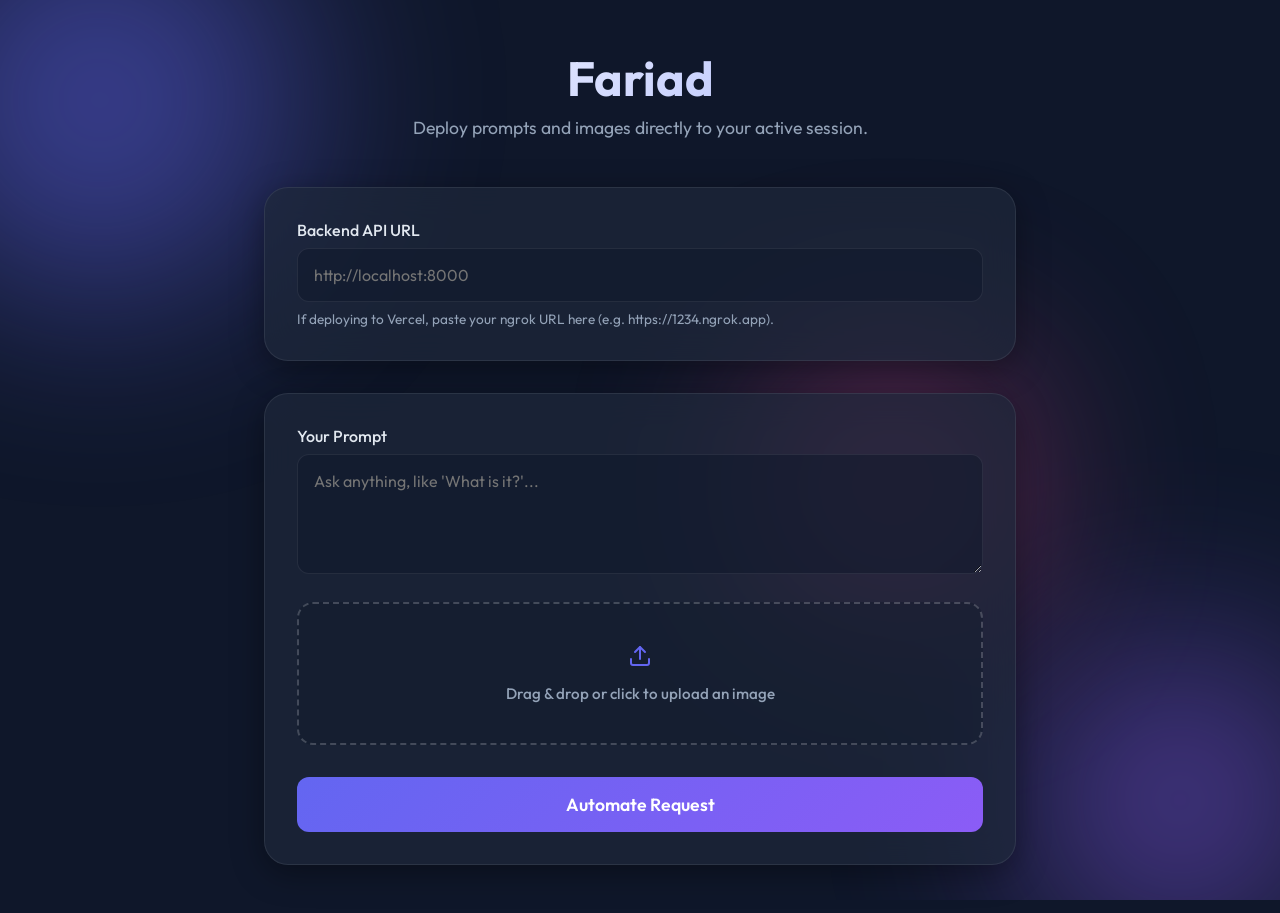
==== static/index.html @ d567f8e9 "Added" ====
<!DOCTYPE html>
<html lang="en">
<head>
    <meta charset="UTF-8">
    <meta name="viewport" content="width=device-width, initial-scale=1.0">
    <title>Gemini Automation Portal</title>
    <link rel="preconnect" href="https://fonts.googleapis.com">
    <link rel="preconnect" href="https://fonts.gstatic.com" crossorigin>
    <link href="https://fonts.googleapis.com/css2?family=Outfit:wght@300;400;500;600;700&display=swap" rel="stylesheet">
    <link rel="stylesheet" href="styles.css">
</head>
<body>
    <div class="background-elements">
        <div class="glow-orb orb-1"></div>
        <div class="glow-orb orb-2"></div>
        <div class="glow-orb orb-3"></div>
    </div>

    <div class="container">
        <header>
            <h1>Fariad</h1>
            <p>Deploy prompts and images directly to your active session.</p>
        </header>

        <main>
            <div class="glass-panel" style="margin-bottom: 2rem;">
                <div class="form-group" style="margin-bottom: 0;">
                    <label for="apiUrlInput">Backend API URL</label>
                    <input type="url" id="apiUrlInput" class="text-input" placeholder="http://localhost:8000" value="">
                    <small style="color: var(--text-muted); font-size: 0.85rem; margin-top: 0.5rem; display: block;">If deploying to Vercel, paste your ngrok URL here (e.g. https://1234.ngrok.app).</small>
                </div>
            </div>

            <div class="glass-panel input-section">
                <form id="geminiForm">
                    <div class="form-group">
                        <label for="promptInput">Your Prompt</label>
                        <textarea id="promptInput" name="prompt" placeholder="Ask anything, like 'What is it?'..." required></textarea>
                    </div>

                    <div class="form-group file-upload-wrapper">
                        <label for="imageInput" class="file-upload-label">
                            <span class="upload-icon">
                                <svg xmlns="http://www.w3.org/2000/svg" width="24" height="24" viewBox="0 0 24 24" fill="none" stroke="currentColor" stroke-width="2" stroke-linecap="round" stroke-linejoin="round"><path d="M21 15v4a2 2 0 0 1-2 2H5a2 2 0 0 1-2-2v-4"></path><polyline points="17 8 12 3 7 8"></polyline><line x1="12" y1="3" x2="12" y2="15"></line></svg>
                            </span>
                            <span class="upload-text">Drag & drop or click to upload an image</span>
                        </label>
                        <input type="file" id="imageInput" name="image" accept="image/*">
                        <div id="filePreview" class="file-preview hidden">
                            <span id="fileName">No file chosen</span>
                            <button type="button" id="removeFileBtn" class="icon-btn">✕</button>
                        </div>
                    </div>

                    <button type="submit" id="submitBtn" class="primary-btn">
                        <span class="btn-text">Automate Request</span>
                        <div class="spinner hidden"></div>
                    </button>
                </form>
            </div>

            <div id="responseSection" class="glass-panel response-section hidden">
                <div class="response-header">
                    <h2>Response</h2>
                    <span class="badge">Success</span>
                </div>
                <div id="responseContent" class="response-content">
                    <!-- Response injected here via JS -->
                </div>
            </div>
            
            <div id="loadingOverlay" class="loading-overlay hidden">
                <div class="loading-content">
                    <div class="large-spinner"></div>
                    <h3>Automating Gemini...</h3>
                    <p>Chrome is launching and completing the tasks. This usually takes about 30 seconds.</p>
                </div>
            </div>
        </main>
    </div>

    <script src="app.js"></script>
</body>
</html>
---- static/styles.css ----
:root {
    --primary: #6366f1;
    --primary-hover: #4f46e5;
    --bg-dark: #0f172a;
    --text-main: #f8fafc;
    --text-muted: #94a3b8;
    --glass-bg: rgba(30, 41, 59, 0.7);
    --glass-border: rgba(255, 255, 255, 0.08);
    --glass-shadow: 0 8px 32px 0 rgba(0, 0, 0, 0.37);
    --glow-color: rgba(99, 102, 241, 0.5);
    
    --success: #10b981;
    --error: #ef4444;
}

* {
    margin: 0;
    padding: 0;
    box-sizing: border-box;
}

body {
    font-family: 'Outfit', sans-serif;
    background-color: var(--bg-dark);
    color: var(--text-main);
    min-height: 100vh;
    overflow-x: hidden;
    position: relative;
}

/* Dynamic Background Elements */
.background-elements {
    position: fixed;
    top: 0;
    left: 0;
    width: 100vw;
    height: 100vh;
    z-index: -1;
    overflow: hidden;
}

.glow-orb {
    position: absolute;
    border-radius: 50%;
    filter: blur(100px);
    opacity: 0.5;
    animation: float 20s infinite alternate;
}

.orb-1 {
    width: 400px;
    height: 400px;
    background: var(--primary);
    top: -100px;
    left: -100px;
    animation-delay: 0s;
}

.orb-2 {
    width: 300px;
    height: 300px;
    background: #8b5cf6;
    bottom: -50px;
    right: -50px;
    animation-delay: -5s;
}

.orb-3 {
    width: 250px;
    height: 250px;
    background: #ec4899;
    top: 40%;
    left: 60%;
    animation-delay: -10s;
}

@keyframes float {
    0% { transform: translate(0, 0); }
    100% { transform: translate(50px, 50px); }
}

/* Layout */
.container {
    max-width: 800px;
    margin: 0 auto;
    padding: 3rem 1.5rem;
    position: relative;
    z-index: 1;
}

header {
    text-align: center;
    margin-bottom: 3rem;
}

header h1 {
    font-size: 3rem;
    font-weight: 700;
    background: linear-gradient(135deg, #fff, #a5b4fc);
    -webkit-background-clip: text;
    -webkit-text-fill-color: transparent;
    margin-bottom: 0.5rem;
}

header p {
    color: var(--text-muted);
    font-size: 1.1rem;
}

/* Glassmorphism Panels */
.glass-panel {
    background: var(--glass-bg);
    backdrop-filter: blur(16px);
    -webkit-backdrop-filter: blur(16px);
    border: 1px solid var(--glass-border);
    border-radius: 24px;
    padding: 2rem;
    box-shadow: var(--glass-shadow);
    transition: transform 0.3s ease, box-shadow 0.3s ease;
}

.glass-panel:hover {
    transform: translateY(-2px);
    box-shadow: 0 12px 40px 0 rgba(0, 0, 0, 0.45);
}

/* Form Styles */
.form-group {
    margin-bottom: 1.5rem;
}

label {
    display: block;
    margin-bottom: 0.5rem;
    font-weight: 500;
    color: #e2e8f0;
}

textarea {
    width: 100%;
    background: rgba(15, 23, 42, 0.5);
    border: 1px solid var(--glass-border);
    border-radius: 12px;
    padding: 1rem;
    color: #fff;
    font-family: inherit;
    font-size: 1rem;
    resize: vertical;
    min-height: 120px;
    transition: all 0.2s ease;
}

textarea:focus {
    outline: none;
    border-color: var(--primary);
    box-shadow: 0 0 0 3px var(--glow-color);
}

.text-input {
    width: 100%;
    background: rgba(15, 23, 42, 0.5);
    border: 1px solid var(--glass-border);
    border-radius: 12px;
    padding: 1rem;
    color: #fff;
    font-family: inherit;
    font-size: 1rem;
    transition: all 0.2s ease;
}

.text-input:focus {
    outline: none;
    border-color: var(--primary);
    box-shadow: 0 0 0 3px var(--glow-color);
}

/* File Upload Styles */
.file-upload-wrapper {
    position: relative;
}

.file-upload-label {
    display: flex;
    flex-direction: column;
    align-items: center;
    justify-content: center;
    padding: 2.5rem 1rem;
    background: rgba(15, 23, 42, 0.3);
    border: 2px dashed rgba(255, 255, 255, 0.2);
    border-radius: 16px;
    cursor: pointer;
    transition: all 0.3s ease;
    margin: 0;
}

.file-upload-label:hover {
    border-color: var(--primary);
    background: rgba(99, 102, 241, 0.05);
}

.upload-icon {
    color: var(--primary);
    margin-bottom: 0.75rem;
}

.upload-text {
    color: var(--text-muted);
    font-size: 0.95rem;
}

input[type="file"] {
    position: absolute;
    width: 0;
    height: 0;
    opacity: 0;
}

.file-preview {
    display: flex;
    align-items: center;
    justify-content: space-between;
    background: rgba(15, 23, 42, 0.6);
    padding: 0.75rem 1rem;
    border-radius: 8px;
    margin-top: 1rem;
    border: 1px solid rgba(255, 255, 255, 0.1);
}

.icon-btn {
    background: transparent;
    border: none;
    color: var(--text-muted);
    cursor: pointer;
    font-size: 1.2rem;
    transition: color 0.2s;
}

.icon-btn:hover {
    color: var(--error);
}

/* Button Styles */
.primary-btn {
    width: 100%;
    padding: 1rem;
    background: linear-gradient(135deg, var(--primary), #8b5cf6);
    border: none;
    border-radius: 12px;
    color: white;
    font-family: inherit;
    font-size: 1.1rem;
    font-weight: 600;
    cursor: pointer;
    display: flex;
    align-items: center;
    justify-content: center;
    transition: all 0.3s ease;
    margin-top: 2rem;
    position: relative;
    overflow: hidden;
}

.primary-btn::before {
    content: '';
    position: absolute;
    top: 0;
    left: -100%;
    width: 100%;
    height: 100%;
    background: linear-gradient(90deg, transparent, rgba(255,255,255,0.2), transparent);
    transition: left 0.5s ease;
}

.primary-btn:hover::before {
    left: 100%;
}

.primary-btn:hover {
    transform: translateY(-2px);
    box-shadow: 0 10px 25px -5px var(--glow-color);
}

.primary-btn:active {
    transform: translateY(0);
}

.primary-btn:disabled {
    opacity: 0.7;
    cursor: not-allowed;
    transform: none;
}

/* Spinner */
.spinner {
    width: 20px;
    height: 20px;
    border: 3px solid rgba(255, 255, 255, 0.3);
    border-radius: 50%;
    border-top-color: white;
    animation: spin 1s ease-in-out infinite;
    margin-left: 10px;
}

.large-spinner {
    width: 60px;
    height: 60px;
    border: 4px solid rgba(99, 102, 241, 0.2);
    border-radius: 50%;
    border-top-color: var(--primary);
    animation: spin 1s linear infinite;
    margin: 0 auto 1.5rem;
}

@keyframes spin {
    to { transform: rotate(360deg); }
}

/* Loading Overlay */
.loading-overlay {
    position: absolute;
    top: 0;
    left: 0;
    width: 100%;
    height: 100%;
    background: rgba(15, 23, 42, 0.85);
    backdrop-filter: blur(8px);
    border-radius: 24px;
    display: flex;
    align-items: center;
    justify-content: center;
    z-index: 10;
    opacity: 0;
    transition: opacity 0.3s ease;
    pointer-events: none;
}

.loading-overlay.active {
    opacity: 1;
    pointer-events: all;
}

.loading-content {
    text-align: center;
    padding: 2rem;
}

.loading-content h3 {
    margin-bottom: 0.5rem;
    font-size: 1.5rem;
}

.loading-content p {
    color: var(--text-muted);
    font-size: 0.95rem;
    max-width: 250px;
    margin: 0 auto;
}

/* Response Section */
.response-section {
    margin-top: 2rem;
    animation: slideUp 0.5s ease forwards;
}

@keyframes slideUp {
    from { opacity: 0; transform: translateY(20px); }
    to { opacity: 1; transform: translateY(0); }
}

.response-header {
    display: flex;
    align-items: center;
    justify-content: space-between;
    margin-bottom: 1.5rem;
    padding-bottom: 1rem;
    border-bottom: 1px solid var(--glass-border);
}

.badge {
    background: rgba(16, 185, 129, 0.2);
    color: var(--success);
    padding: 0.25rem 0.75rem;
    border-radius: 99px;
    font-size: 0.85rem;
    font-weight: 600;
}

.badge.error {
    background: rgba(239, 68, 68, 0.2);
    color: var(--error);
}

.response-content {
    line-height: 1.7;
    white-space: pre-wrap;
    color: #f1f5f9;
}

/* Utilities */
.hidden {
    display: none !important;
}
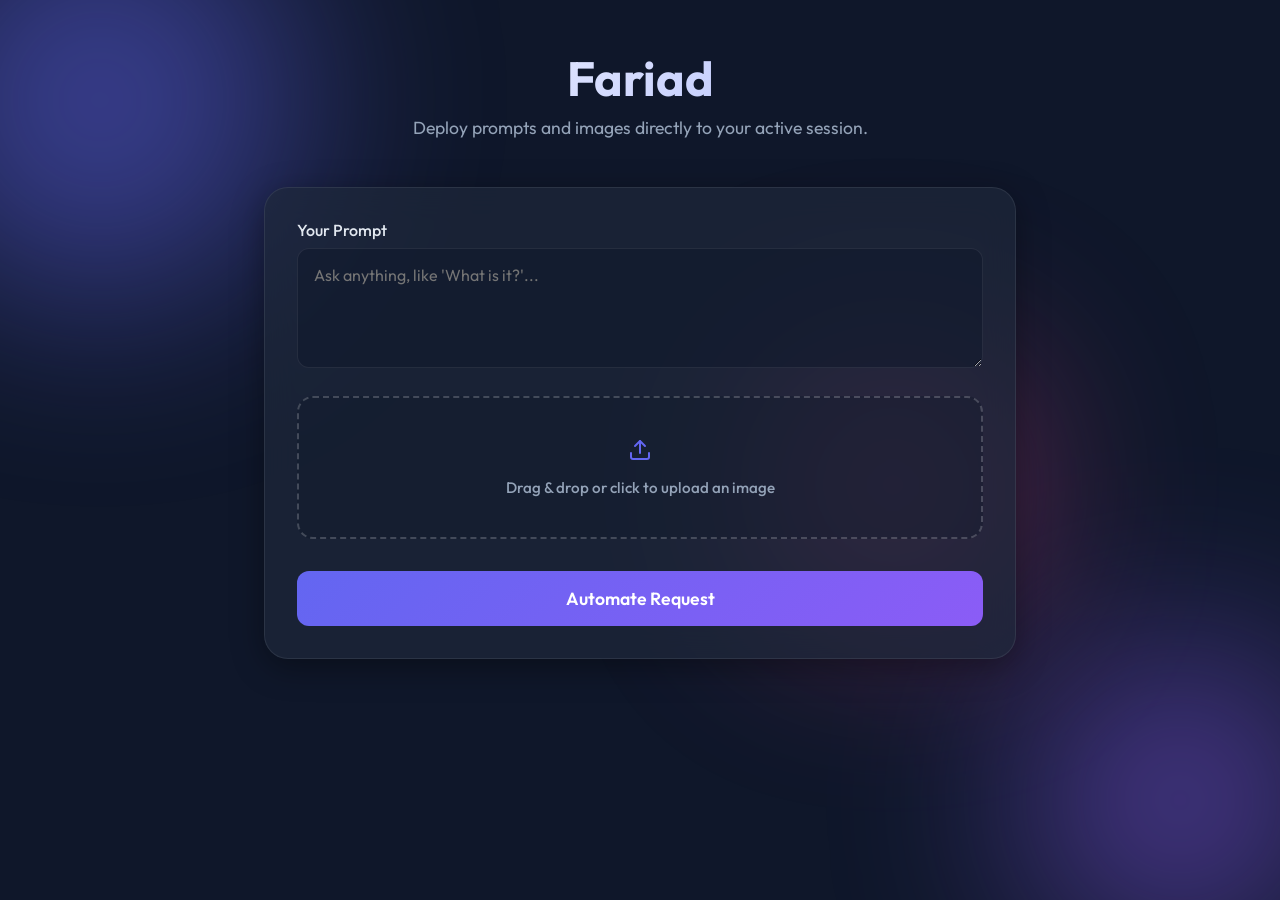
==== commit 1aa9c1ec: "Added" ====
--- a/static/index.html
+++ b/static/index.html
@@ -23,13 +23,7 @@
         </header>
 
         <main>
-            <div class="glass-panel" style="margin-bottom: 2rem;">
-                <div class="form-group" style="margin-bottom: 0;">
-                    <label for="apiUrlInput">Backend API URL</label>
-                    <input type="url" id="apiUrlInput" class="text-input" placeholder="http://localhost:8000" value="">
-                    <small style="color: var(--text-muted); font-size: 0.85rem; margin-top: 0.5rem; display: block;">If deploying to Vercel, paste your ngrok URL here (e.g. https://1234.ngrok.app).</small>
-                </div>
-            </div>
+
 
             <div class="glass-panel input-section">
                 <form id="geminiForm">
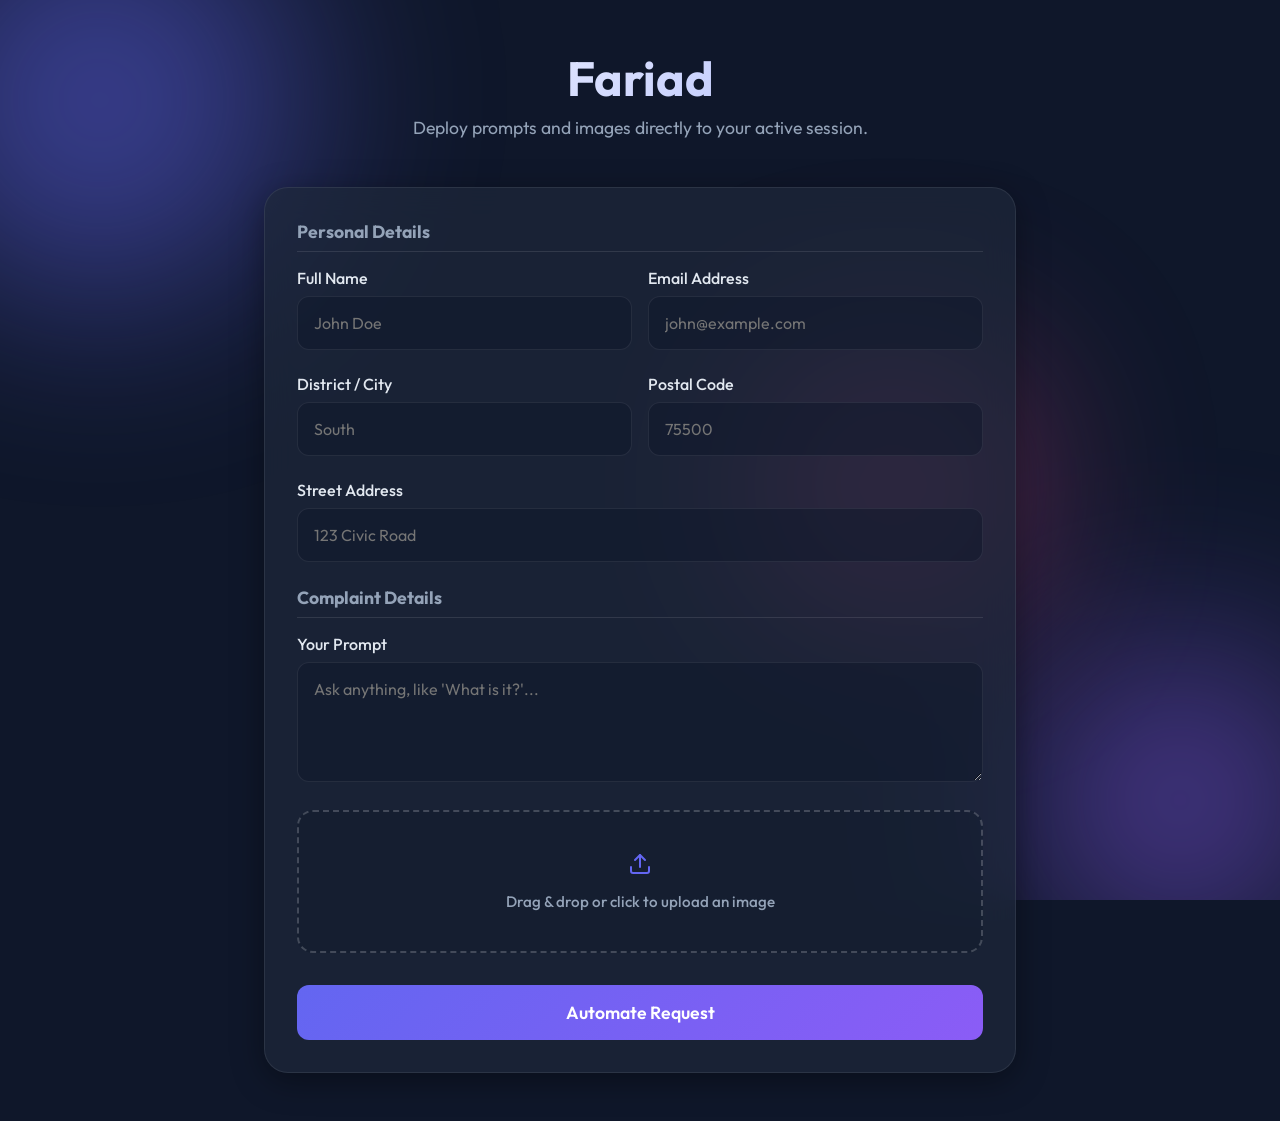
==== commit bffcb625: "Added" ====
--- a/static/index.html
+++ b/static/index.html
@@ -27,6 +27,42 @@
 
             <div class="glass-panel input-section">
                 <form id="geminiForm">
+                    <div class="personal-details-header" style="display: flex; justify-content: space-between; align-items: center; border-bottom: 1px solid rgba(255,255,255,0.1); padding-bottom: 0.5rem; margin-bottom: 1rem;">
+                        <h3 style="margin: 0; color: var(--text-muted); font-size: 1.1rem;">Personal Details</h3>
+                        <button type="button" id="editDetailsBtn" class="icon-btn hidden" style="font-size: 0.9rem; text-decoration: underline;">Edit</button>
+                    </div>
+                    
+                    <div id="personalDetailsSummary" class="hidden" style="color: var(--text-main); font-size: 0.95rem; margin-bottom: 1.5rem; padding: 1rem; background: rgba(15,23,42,0.5); border-radius: 12px; border: 1px solid var(--glass-border);">
+                    </div>
+
+                    <div id="personalDetailsSection">
+                        <div style="display: grid; grid-template-columns: 1fr 1fr; gap: 1rem;">
+                        <div class="form-group">
+                            <label for="nameInput">Full Name</label>
+                            <input type="text" id="nameInput" name="name" class="text-input" placeholder="John Doe" required>
+                        </div>
+                        <div class="form-group">
+                            <label for="emailInput">Email Address</label>
+                            <input type="email" id="emailInput" name="email" class="text-input" placeholder="john@example.com" required>
+                        </div>
+                    </div>
+                    <div style="display: grid; grid-template-columns: 1fr 1fr; gap: 1rem;">
+                        <div class="form-group">
+                            <label for="districtInput">District / City</label>
+                            <input type="text" id="districtInput" name="district" class="text-input" placeholder="South" required>
+                        </div>
+                        <div class="form-group">
+                            <label for="postalCodeInput">Postal Code</label>
+                            <input type="text" id="postalCodeInput" name="postal_code" class="text-input" placeholder="75500" required>
+                        </div>
+                    </div>
+                    <div class="form-group">
+                        <label for="streetInput">Street Address</label>
+                        <input type="text" id="streetInput" name="street" class="text-input" placeholder="123 Civic Road" required>
+                    </div>
+                    </div>
+
+                    <h3 style="margin-top: 1.5rem; margin-bottom: 1rem; color: var(--text-muted); font-size: 1.1rem; border-bottom: 1px solid rgba(255,255,255,0.1); padding-bottom: 0.5rem;">Complaint Details</h3>
                     <div class="form-group">
                         <label for="promptInput">Your Prompt</label>
                         <textarea id="promptInput" name="prompt" placeholder="Ask anything, like 'What is it?'..." required></textarea>
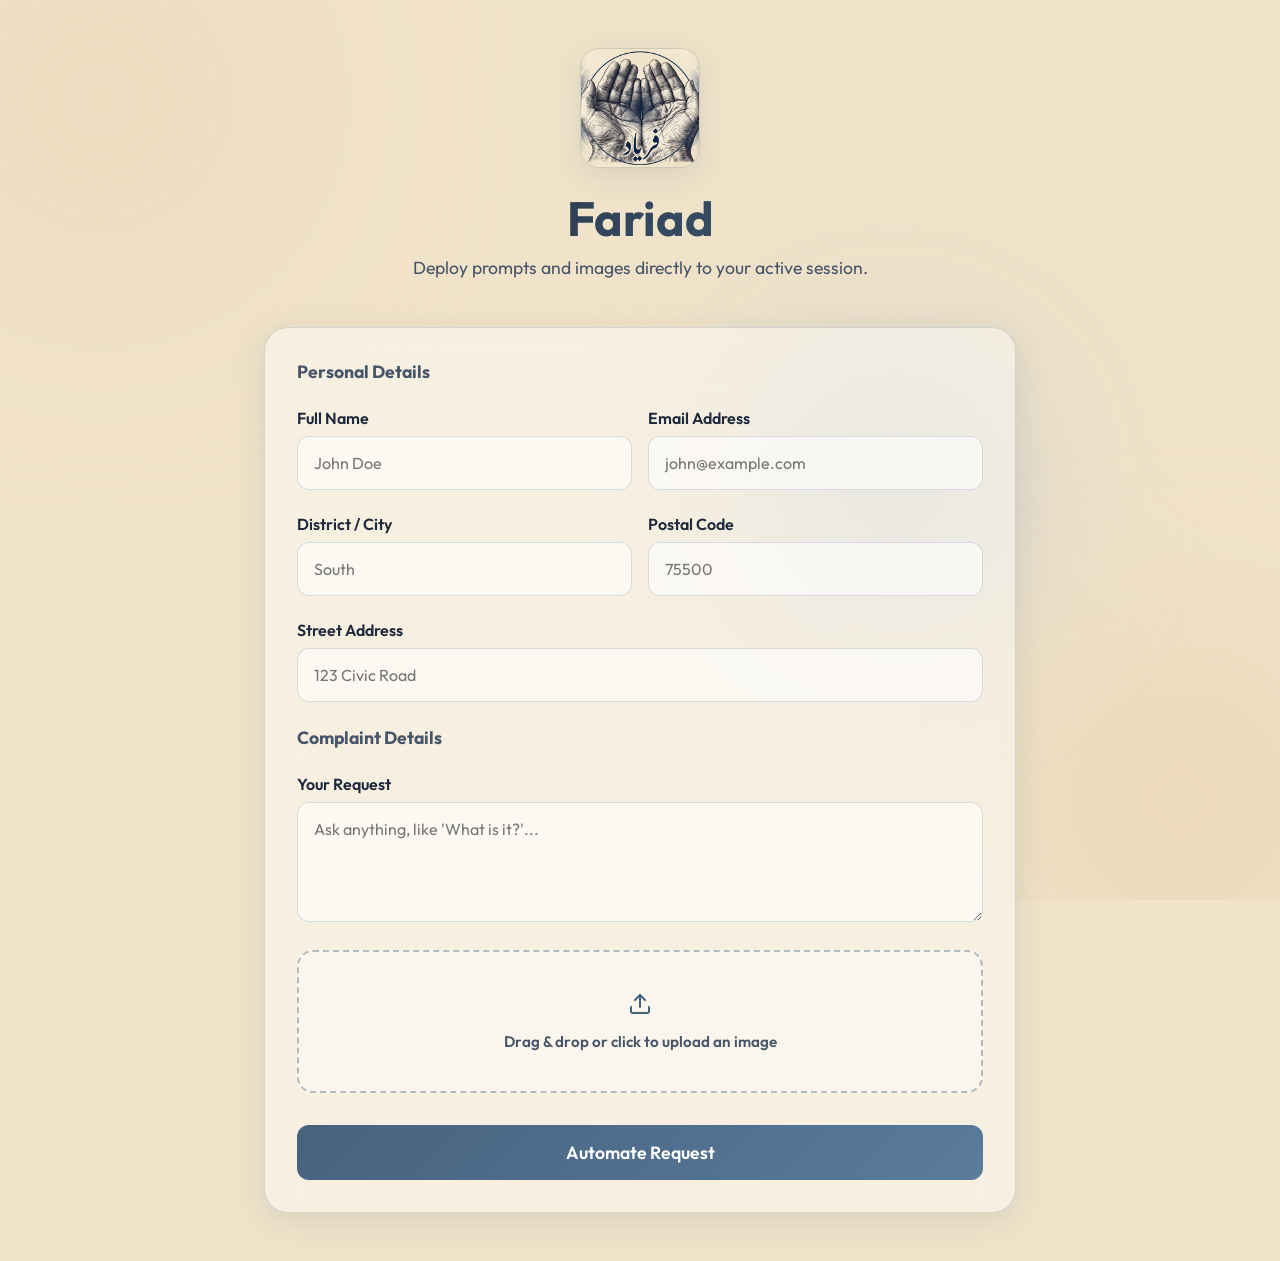
==== commit f8365d28: "Added" ====
--- a/static/index.html
+++ b/static/index.html
@@ -1,5 +1,6 @@
 <!DOCTYPE html>
 <html lang="en">
+
 <head>
     <meta charset="UTF-8">
     <meta name="viewport" content="width=device-width, initial-scale=1.0">
@@ -9,6 +10,7 @@
     <link href="https://fonts.googleapis.com/css2?family=Outfit:wght@300;400;500;600;700&display=swap" rel="stylesheet">
     <link rel="stylesheet" href="styles.css">
 </head>
+
 <body>
     <div class="background-elements">
         <div class="glow-orb orb-1"></div>
@@ -18,6 +20,7 @@
 
     <div class="container">
         <header>
+            <img src="logo.jpeg" alt="Fariad Logo" class="project-logo">
             <h1>Fariad</h1>
             <p>Deploy prompts and images directly to your active session.</p>
         </header>
@@ -27,51 +30,68 @@
 
             <div class="glass-panel input-section">
                 <form id="geminiForm">
-                    <div class="personal-details-header" style="display: flex; justify-content: space-between; align-items: center; border-bottom: 1px solid rgba(255,255,255,0.1); padding-bottom: 0.5rem; margin-bottom: 1rem;">
+                    <div class="personal-details-header"
+                        style="display: flex; justify-content: space-between; align-items: center; border-bottom: 1px solid rgba(255,255,255,0.1); padding-bottom: 0.5rem; margin-bottom: 1rem;">
                         <h3 style="margin: 0; color: var(--text-muted); font-size: 1.1rem;">Personal Details</h3>
-                        <button type="button" id="editDetailsBtn" class="icon-btn hidden" style="font-size: 0.9rem; text-decoration: underline;">Edit</button>
+                        <button type="button" id="editDetailsBtn" class="icon-btn hidden"
+                            style="font-size: 0.9rem; text-decoration: underline;">Edit</button>
                     </div>
-                    
-                    <div id="personalDetailsSummary" class="hidden" style="color: var(--text-main); font-size: 0.95rem; margin-bottom: 1.5rem; padding: 1rem; background: rgba(15,23,42,0.5); border-radius: 12px; border: 1px solid var(--glass-border);">
+
+                    <div id="personalDetailsSummary" class="hidden"
+                        style="color: var(--text-main); font-size: 0.95rem; margin-bottom: 1.5rem; padding: 1rem; background: rgba(15,23,42,0.5); border-radius: 12px; border: 1px solid var(--glass-border);">
                     </div>
 
                     <div id="personalDetailsSection">
                         <div style="display: grid; grid-template-columns: 1fr 1fr; gap: 1rem;">
-                        <div class="form-group">
-                            <label for="nameInput">Full Name</label>
-                            <input type="text" id="nameInput" name="name" class="text-input" placeholder="John Doe" required>
+                            <div class="form-group">
+                                <label for="nameInput">Full Name</label>
+                                <input type="text" id="nameInput" name="name" class="text-input" placeholder="John Doe"
+                                    required>
+                            </div>
+                            <div class="form-group">
+                                <label for="emailInput">Email Address</label>
+                                <input type="email" id="emailInput" name="email" class="text-input"
+                                    placeholder="john@example.com" required>
+                            </div>
+                        </div>
+                        <div style="display: grid; grid-template-columns: 1fr 1fr; gap: 1rem;">
+                            <div class="form-group">
+                                <label for="districtInput">District / City</label>
+                                <input type="text" id="districtInput" name="district" class="text-input"
+                                    placeholder="South" required>
+                            </div>
+                            <div class="form-group">
+                                <label for="postalCodeInput">Postal Code</label>
+                                <input type="text" id="postalCodeInput" name="postal_code" class="text-input"
+                                    placeholder="75500" required>
+                            </div>
                         </div>
                         <div class="form-group">
-                            <label for="emailInput">Email Address</label>
-                            <input type="email" id="emailInput" name="email" class="text-input" placeholder="john@example.com" required>
+                            <label for="streetInput">Street Address</label>
+                            <input type="text" id="streetInput" name="street" class="text-input"
+                                placeholder="123 Civic Road" required>
                         </div>
                     </div>
-                    <div style="display: grid; grid-template-columns: 1fr 1fr; gap: 1rem;">
-                        <div class="form-group">
-                            <label for="districtInput">District / City</label>
-                            <input type="text" id="districtInput" name="district" class="text-input" placeholder="South" required>
-                        </div>
-                        <div class="form-group">
-                            <label for="postalCodeInput">Postal Code</label>
-                            <input type="text" id="postalCodeInput" name="postal_code" class="text-input" placeholder="75500" required>
-                        </div>
-                    </div>
+
+                    <h3
+                        style="margin-top: 1.5rem; margin-bottom: 1rem; color: var(--text-muted); font-size: 1.1rem; border-bottom: 1px solid rgba(255,255,255,0.1); padding-bottom: 0.5rem;">
+                        Complaint Details</h3>
                     <div class="form-group">
-                        <label for="streetInput">Street Address</label>
-                        <input type="text" id="streetInput" name="street" class="text-input" placeholder="123 Civic Road" required>
-                    </div>
-                    </div>
-
-                    <h3 style="margin-top: 1.5rem; margin-bottom: 1rem; color: var(--text-muted); font-size: 1.1rem; border-bottom: 1px solid rgba(255,255,255,0.1); padding-bottom: 0.5rem;">Complaint Details</h3>
-                    <div class="form-group">
-                        <label for="promptInput">Your Prompt</label>
-                        <textarea id="promptInput" name="prompt" placeholder="Ask anything, like 'What is it?'..." required></textarea>
+                        <label for="promptInput">Your Request</label>
+                        <textarea id="promptInput" name="prompt" placeholder="Ask anything, like 'What is it?'..."
+                            required></textarea>
                     </div>
 
                     <div class="form-group file-upload-wrapper">
                         <label for="imageInput" class="file-upload-label">
                             <span class="upload-icon">
-                                <svg xmlns="http://www.w3.org/2000/svg" width="24" height="24" viewBox="0 0 24 24" fill="none" stroke="currentColor" stroke-width="2" stroke-linecap="round" stroke-linejoin="round"><path d="M21 15v4a2 2 0 0 1-2 2H5a2 2 0 0 1-2-2v-4"></path><polyline points="17 8 12 3 7 8"></polyline><line x1="12" y1="3" x2="12" y2="15"></line></svg>
+                                <svg xmlns="http://www.w3.org/2000/svg" width="24" height="24" viewBox="0 0 24 24"
+                                    fill="none" stroke="currentColor" stroke-width="2" stroke-linecap="round"
+                                    stroke-linejoin="round">
+                                    <path d="M21 15v4a2 2 0 0 1-2 2H5a2 2 0 0 1-2-2v-4"></path>
+                                    <polyline points="17 8 12 3 7 8"></polyline>
+                                    <line x1="12" y1="3" x2="12" y2="15"></line>
+                                </svg>
                             </span>
                             <span class="upload-text">Drag & drop or click to upload an image</span>
                         </label>
@@ -98,7 +118,7 @@
                     <!-- Response injected here via JS -->
                 </div>
             </div>
-            
+
             <div id="loadingOverlay" class="loading-overlay hidden">
                 <div class="loading-content">
                     <div class="large-spinner"></div>
@@ -111,4 +131,5 @@
 
     <script src="app.js"></script>
 </body>
-</html>
+
+</html>
--- a/static/styles.css
+++ b/static/styles.css
@@ -1,13 +1,13 @@
 :root {
-    --primary: #6366f1;
-    --primary-hover: #4f46e5;
-    --bg-dark: #0f172a;
-    --text-main: #f8fafc;
-    --text-muted: #94a3b8;
-    --glass-bg: rgba(30, 41, 59, 0.7);
-    --glass-border: rgba(255, 255, 255, 0.08);
-    --glass-shadow: 0 8px 32px 0 rgba(0, 0, 0, 0.37);
-    --glow-color: rgba(99, 102, 241, 0.5);
+    --primary: #46637e;
+    --primary-hover: #354e66;
+    --bg-dark: #f1e3c9;
+    --text-main: #1e293b;
+    --text-muted: #475569;
+    --glass-bg: rgba(255, 255, 255, 0.45);
+    --glass-border: rgba(70, 99, 126, 0.2);
+    --glass-shadow: 0 8px 32px 0 rgba(70, 99, 126, 0.15);
+    --glow-color: rgba(70, 99, 126, 0.3);
     
     --success: #10b981;
     --error: #ef4444;
@@ -50,7 +50,7 @@
 .orb-1 {
     width: 400px;
     height: 400px;
-    background: var(--primary);
+    background: #e9d7b6;
     top: -100px;
     left: -100px;
     animation-delay: 0s;
@@ -59,7 +59,7 @@
 .orb-2 {
     width: 300px;
     height: 300px;
-    background: #8b5cf6;
+    background: #e2cba2;
     bottom: -50px;
     right: -50px;
     animation-delay: -5s;
@@ -68,7 +68,7 @@
 .orb-3 {
     width: 250px;
     height: 250px;
-    background: #ec4899;
+    background: #a8bcd1;
     top: 40%;
     left: 60%;
     animation-delay: -10s;
@@ -96,10 +96,20 @@
 header h1 {
     font-size: 3rem;
     font-weight: 700;
-    background: linear-gradient(135deg, #fff, #a5b4fc);
+    background: linear-gradient(135deg, #1e293b, #46637e);
     -webkit-background-clip: text;
     -webkit-text-fill-color: transparent;
     margin-bottom: 0.5rem;
+}
+
+.project-logo {
+    width: 120px;
+    height: 120px;
+    border-radius: 20px;
+    object-fit: cover;
+    margin-bottom: 1rem;
+    box-shadow: var(--glass-shadow);
+    border: 1px solid var(--glass-border);
 }
 
 header p {
@@ -132,17 +142,17 @@
 label {
     display: block;
     margin-bottom: 0.5rem;
-    font-weight: 500;
-    color: #e2e8f0;
+    font-weight: 600;
+    color: var(--text-main);
 }
 
 textarea {
     width: 100%;
-    background: rgba(15, 23, 42, 0.5);
+    background: rgba(255, 255, 255, 0.6);
     border: 1px solid var(--glass-border);
     border-radius: 12px;
     padding: 1rem;
-    color: #fff;
+    color: var(--text-main);
     font-family: inherit;
     font-size: 1rem;
     resize: vertical;
@@ -158,11 +168,11 @@
 
 .text-input {
     width: 100%;
-    background: rgba(15, 23, 42, 0.5);
+    background: rgba(255, 255, 255, 0.6);
     border: 1px solid var(--glass-border);
     border-radius: 12px;
     padding: 1rem;
-    color: #fff;
+    color: var(--text-main);
     font-family: inherit;
     font-size: 1rem;
     transition: all 0.2s ease;
@@ -185,8 +195,8 @@
     align-items: center;
     justify-content: center;
     padding: 2.5rem 1rem;
-    background: rgba(15, 23, 42, 0.3);
-    border: 2px dashed rgba(255, 255, 255, 0.2);
+    background: rgba(255, 255, 255, 0.4);
+    border: 2px dashed rgba(70, 99, 126, 0.4);
     border-radius: 16px;
     cursor: pointer;
     transition: all 0.3s ease;
@@ -219,11 +229,11 @@
     display: flex;
     align-items: center;
     justify-content: space-between;
-    background: rgba(15, 23, 42, 0.6);
+    background: rgba(255, 255, 255, 0.7);
     padding: 0.75rem 1rem;
     border-radius: 8px;
     margin-top: 1rem;
-    border: 1px solid rgba(255, 255, 255, 0.1);
+    border: 1px solid var(--glass-border);
 }
 
 .icon-btn {
@@ -243,7 +253,7 @@
 .primary-btn {
     width: 100%;
     padding: 1rem;
-    background: linear-gradient(135deg, var(--primary), #8b5cf6);
+    background: linear-gradient(135deg, var(--primary), #5a7b9c);
     border: none;
     border-radius: 12px;
     color: white;
@@ -322,7 +332,7 @@
     left: 0;
     width: 100%;
     height: 100%;
-    background: rgba(15, 23, 42, 0.85);
+    background: rgba(241, 227, 201, 0.85);
     backdrop-filter: blur(8px);
     border-radius: 24px;
     display: flex;
@@ -393,7 +403,7 @@
 .response-content {
     line-height: 1.7;
     white-space: pre-wrap;
-    color: #f1f5f9;
+    color: var(--text-main);
 }
 
 /* Utilities */
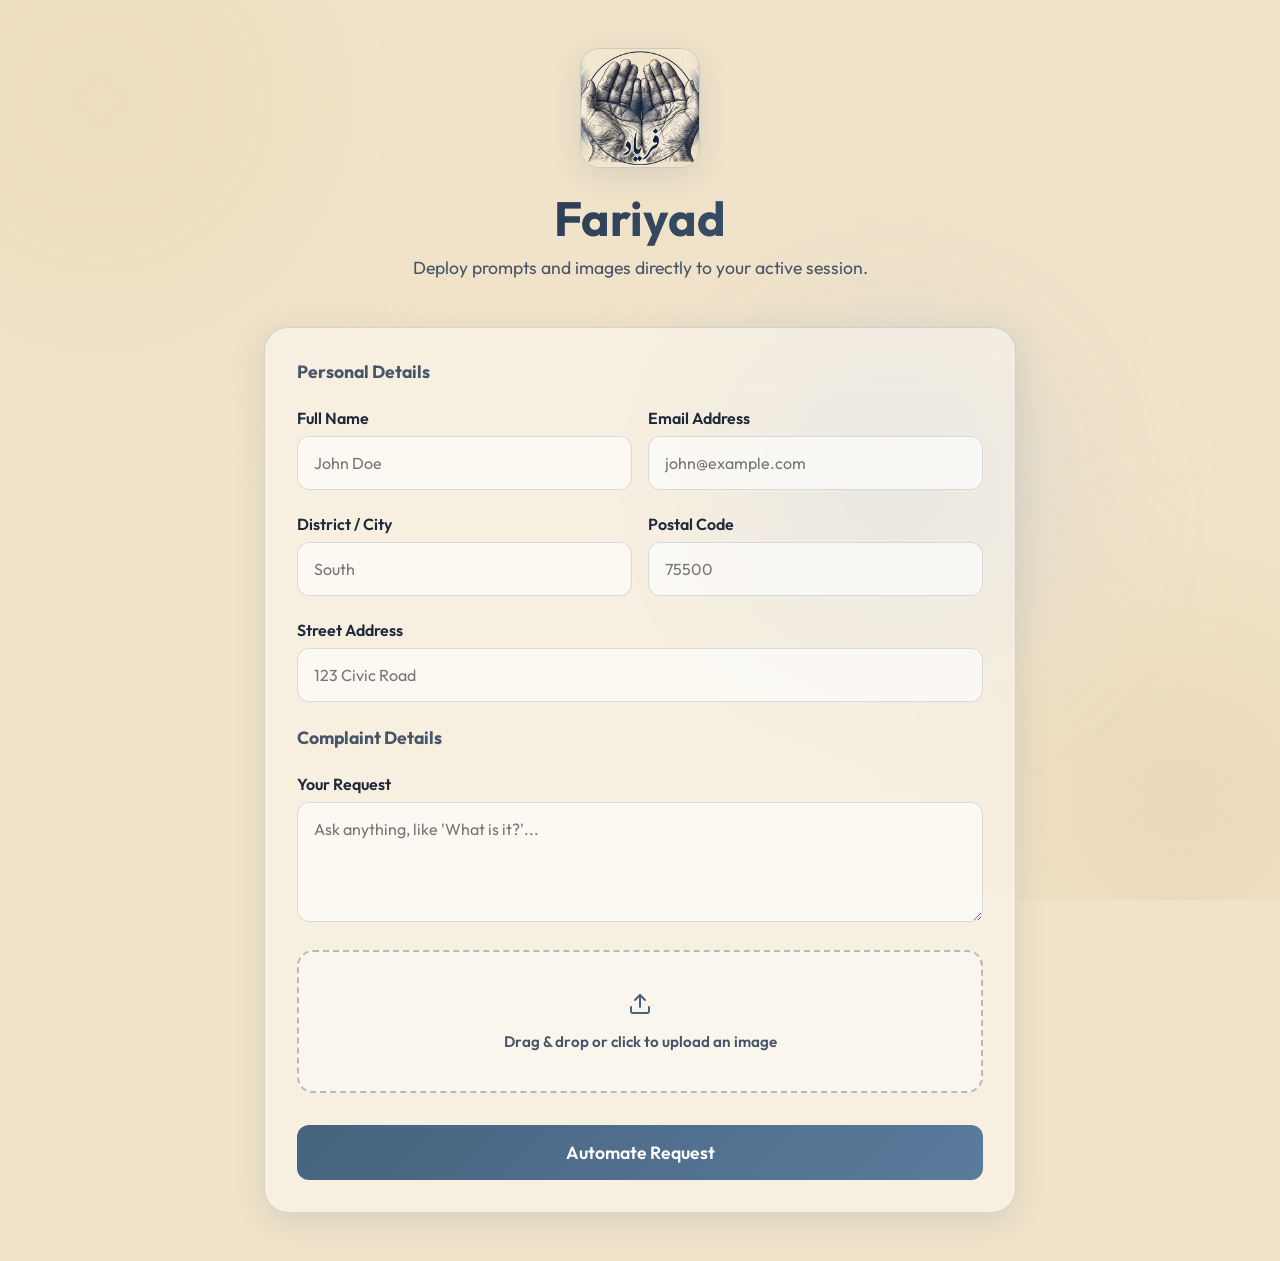
==== commit 5c87299c: "Added" ====
--- a/static/index.html
+++ b/static/index.html
@@ -4,7 +4,7 @@
 <head>
     <meta charset="UTF-8">
     <meta name="viewport" content="width=device-width, initial-scale=1.0">
-    <title>Gemini Automation Portal</title>
+    <title>Fariyad</title>
     <link rel="preconnect" href="https://fonts.googleapis.com">
     <link rel="preconnect" href="https://fonts.gstatic.com" crossorigin>
     <link href="https://fonts.googleapis.com/css2?family=Outfit:wght@300;400;500;600;700&display=swap" rel="stylesheet">
@@ -21,7 +21,7 @@
     <div class="container">
         <header>
             <img src="logo.jpeg" alt="Fariad Logo" class="project-logo">
-            <h1>Fariad</h1>
+            <h1>Fariyad</h1>
             <p>Deploy prompts and images directly to your active session.</p>
         </header>
 
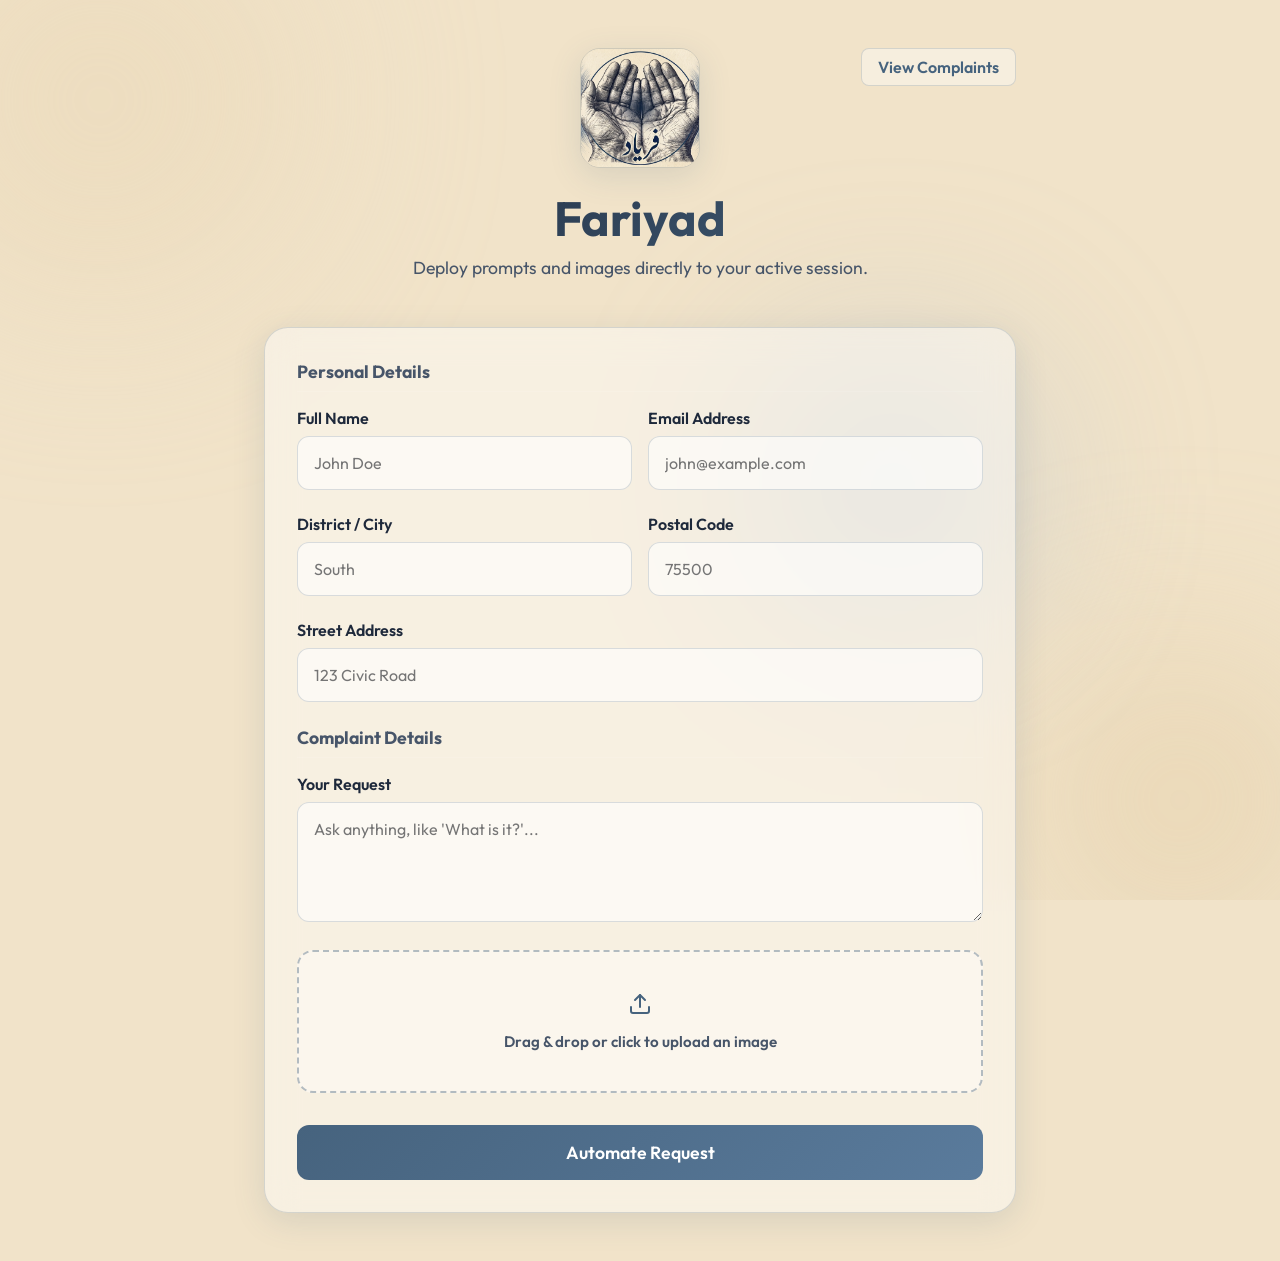
==== commit 9a8b3968: "Added Launch Complaint and Complaints Dashboard" ====
--- a/static/index.html
+++ b/static/index.html
@@ -19,7 +19,8 @@
     </div>
 
     <div class="container">
-        <header>
+        <header style="position: relative;">
+            <a href="complaints.html" style="position: absolute; right: 0; top: 0; color: var(--primary); text-decoration: none; font-weight: 600; background: rgba(255,255,255,0.4); padding: 0.5rem 1rem; border-radius: 8px; border: 1px solid var(--glass-border); transition: all 0.2s;">View Complaints</a>
             <img src="logo.jpeg" alt="Fariad Logo" class="project-logo">
             <h1>Fariyad</h1>
             <p>Deploy prompts and images directly to your active session.</p>
@@ -117,6 +118,15 @@
                 <div id="responseContent" class="response-content">
                     <!-- Response injected here via JS -->
                 </div>
+                
+                <div id="launchComplaintWrapper" style="margin-top: 2rem; border-top: 1px solid var(--glass-border); padding-top: 1.5rem; display: flex; flex-direction: column; align-items: center; gap: 1rem;">
+                    <p style="color: var(--text-muted); font-size: 0.95rem; text-align: center;">Ready to take action? We can generate a formal application using Groq AI and email it to you.</p>
+                    <button type="button" id="launchComplaintBtn" class="primary-btn" style="margin-top: 0; width: auto; padding: 0.75rem 2rem;">
+                        <span class="btn-text">Launch Complaint</span>
+                        <div class="spinner hidden"></div>
+                    </button>
+                    <div id="launchFeedback" class="hidden" style="font-size: 0.95rem; font-weight: 600; text-align: center;"></div>
+                </div>
             </div>
 
             <div id="loadingOverlay" class="loading-overlay hidden">
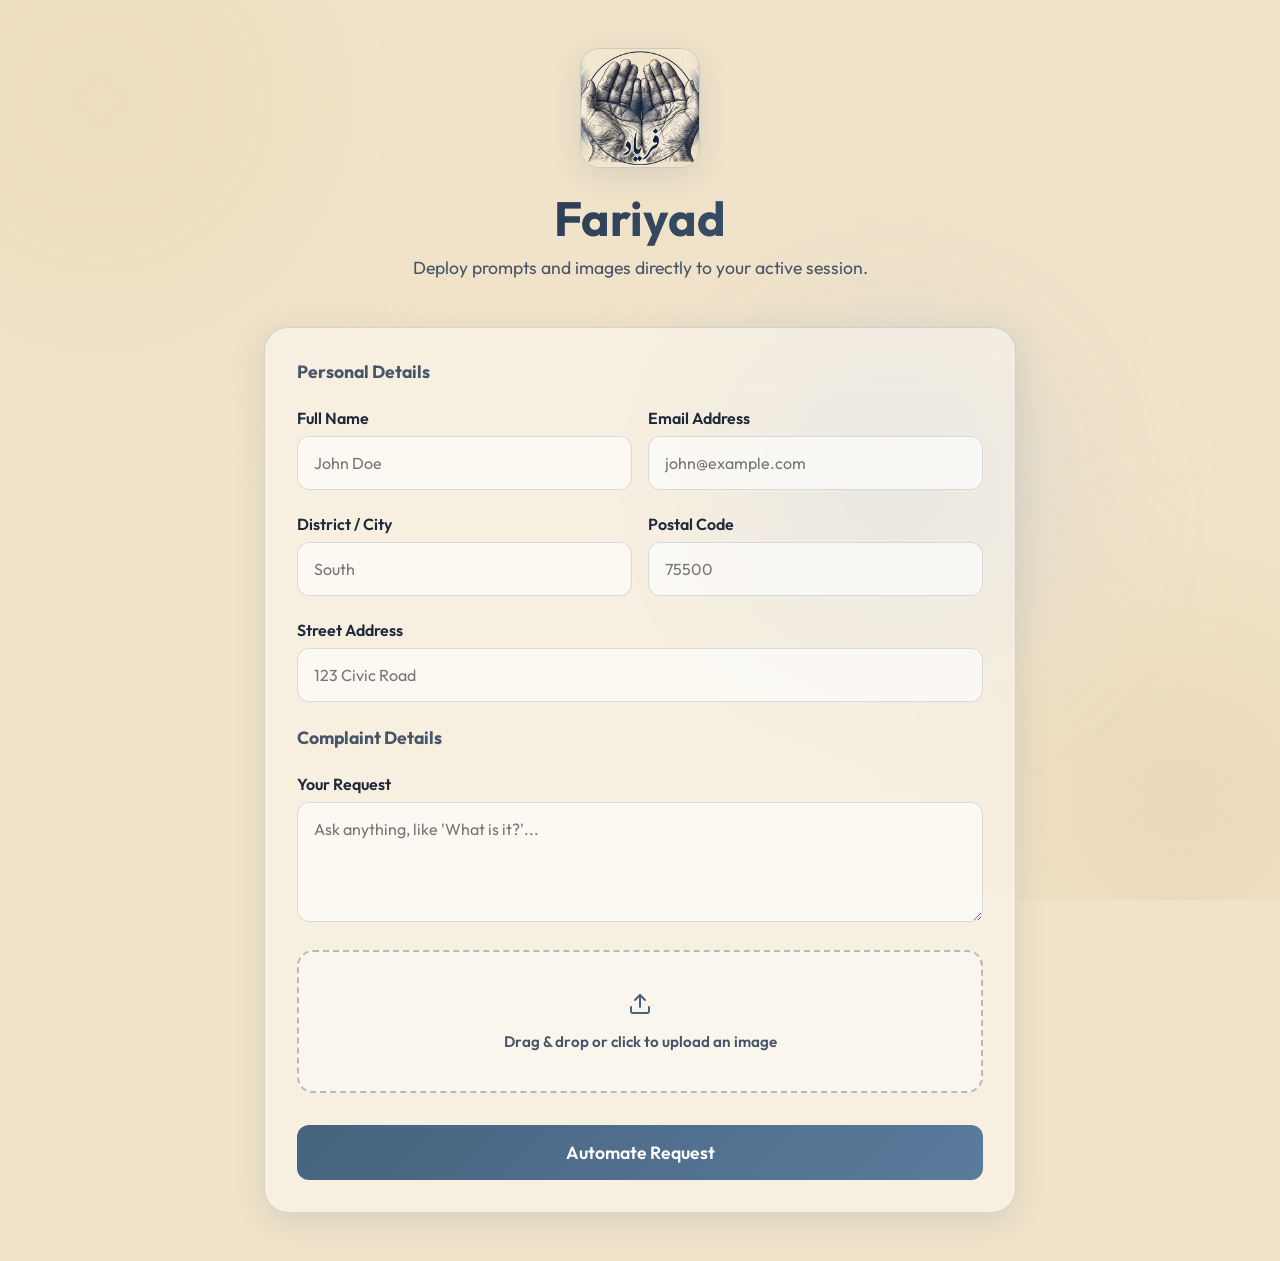
==== commit 6952c174: "Added" ====
--- a/static/index.html
+++ b/static/index.html
@@ -20,7 +20,6 @@
 
     <div class="container">
         <header style="position: relative;">
-            <a href="complaints.html" style="position: absolute; right: 0; top: 0; color: var(--primary); text-decoration: none; font-weight: 600; background: rgba(255,255,255,0.4); padding: 0.5rem 1rem; border-radius: 8px; border: 1px solid var(--glass-border); transition: all 0.2s;">View Complaints</a>
             <img src="logo.jpeg" alt="Fariad Logo" class="project-logo">
             <h1>Fariyad</h1>
             <p>Deploy prompts and images directly to your active session.</p>
